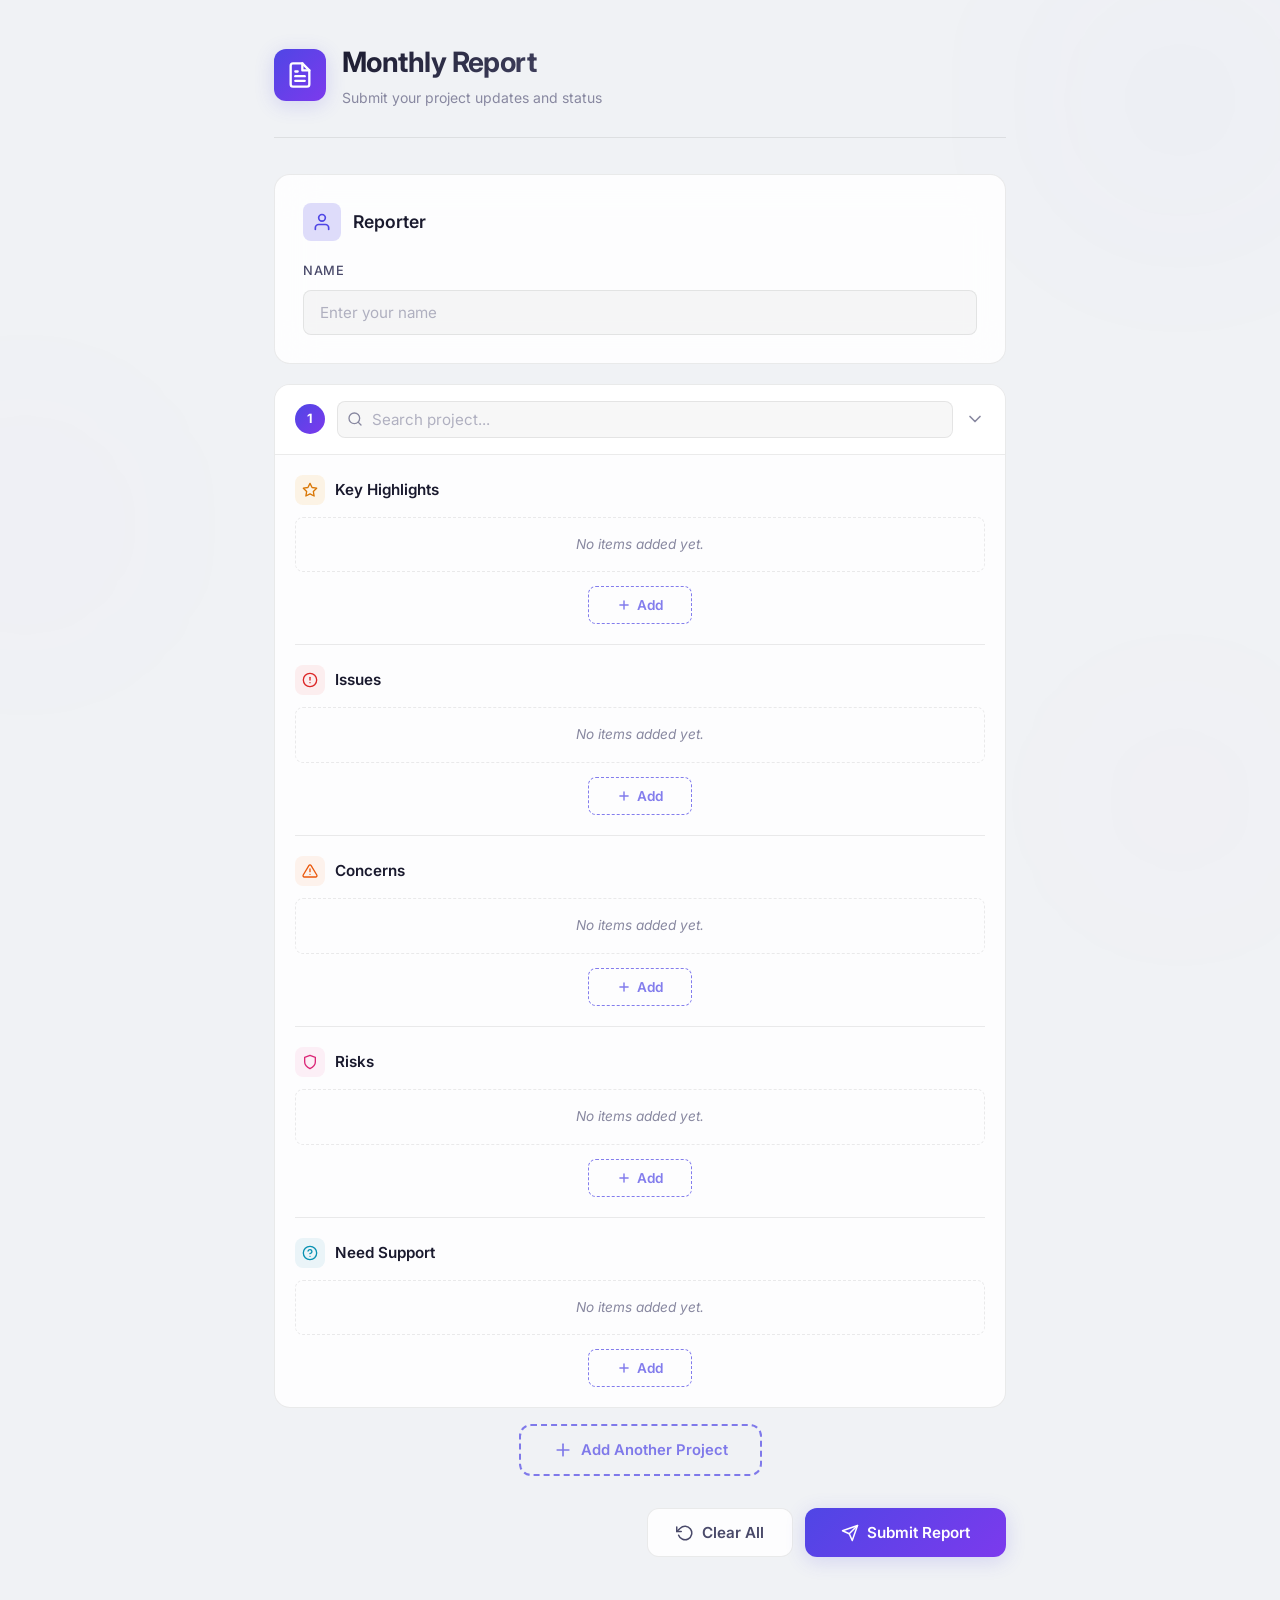
==== index.html @ d64ffcd3 "Initial commit: Monthly Report with Google Sheets integration" ====
<!DOCTYPE html>
<html lang="en">

<head>
    <meta charset="UTF-8">
    <meta name="viewport" content="width=device-width, initial-scale=1.0">
    <title>Monthly Report</title>
    <meta name="description"
        content="Monthly project report input application for tracking key highlights, issues, concerns, and risks.">
    <link rel="preconnect" href="https://fonts.googleapis.com">
    <link rel="preconnect" href="https://fonts.gstatic.com" crossorigin>
    <link href="https://fonts.googleapis.com/css2?family=Inter:wght@300;400;500;600;700&display=swap" rel="stylesheet">
    <link rel="stylesheet" href="style.css">
</head>

<body>
    <div class="app-wrapper">
        <!-- Decorative background orbs -->
        <div class="bg-orb bg-orb-1"></div>
        <div class="bg-orb bg-orb-2"></div>
        <div class="bg-orb bg-orb-3"></div>

        <header class="app-header">
            <div class="header-icon">
                <svg width="28" height="28" viewBox="0 0 24 24" fill="none" stroke="currentColor" stroke-width="2"
                    stroke-linecap="round" stroke-linejoin="round">
                    <path d="M14 2H6a2 2 0 0 0-2 2v16a2 2 0 0 0 2 2h12a2 2 0 0 0 2-2V8z" />
                    <polyline points="14 2 14 8 20 8" />
                    <line x1="16" y1="13" x2="8" y2="13" />
                    <line x1="16" y1="17" x2="8" y2="17" />
                    <polyline points="10 9 9 9 8 9" />
                </svg>
            </div>
            <div>
                <h1>Monthly Report</h1>
                <p class="header-subtitle">Submit your project updates and status</p>
            </div>
        </header>

        <main class="report-form-container">
            <form id="reportForm">
                <!-- Name Section -->
                <section class="form-section" id="basicInfoSection">
                    <div class="section-header">
                        <div class="section-icon">
                            <svg width="20" height="20" viewBox="0 0 24 24" fill="none" stroke="currentColor"
                                stroke-width="2" stroke-linecap="round" stroke-linejoin="round">
                                <path d="M20 21v-2a4 4 0 0 0-4-4H8a4 4 0 0 0-4 4v2" />
                                <circle cx="12" cy="7" r="4" />
                            </svg>
                        </div>
                        <h2>Reporter</h2>
                    </div>
                    <div class="form-group">
                        <label for="nameInput">Name</label>
                        <input type="text" id="nameInput" placeholder="Enter your name" required>
                    </div>
                </section>

                <!-- Projects Container -->
                <div id="projectsContainer">
                    <!-- Project cards will be rendered here by JS -->
                </div>

                <!-- Add Project Button -->
                <div class="add-project-btn-wrap">
                    <button type="button" class="btn-add-project" id="addProjectBtn" onclick="addProject()">
                        <svg width="20" height="20" viewBox="0 0 24 24" fill="none" stroke="currentColor"
                            stroke-width="2" stroke-linecap="round" stroke-linejoin="round">
                            <line x1="12" y1="5" x2="12" y2="19" />
                            <line x1="5" y1="12" x2="19" y2="12" />
                        </svg>
                        Add Another Project
                    </button>
                </div>

                <!-- Submit Button -->
                <div class="form-actions">
                    <button type="button" class="btn-clear" id="clearFormBtn" onclick="clearForm()">
                        <svg width="18" height="18" viewBox="0 0 24 24" fill="none" stroke="currentColor"
                            stroke-width="2" stroke-linecap="round" stroke-linejoin="round">
                            <polyline points="1 4 1 10 7 10" />
                            <path d="M3.51 15a9 9 0 1 0 2.13-9.36L1 10" />
                        </svg>
                        Clear All
                    </button>
                    <button type="submit" class="btn-submit" id="submitReportBtn">
                        <svg width="18" height="18" viewBox="0 0 24 24" fill="none" stroke="currentColor"
                            stroke-width="2" stroke-linecap="round" stroke-linejoin="round">
                            <path d="M22 2L11 13" />
                            <path d="M22 2L15 22L11 13L2 9L22 2Z" />
                        </svg>
                        Submit Report
                    </button>
                </div>
            </form>
        </main>

        <!-- Success Modal -->
        <div class="modal-overlay" id="successModal">
            <div class="modal-content">
                <div class="modal-icon">
                    <svg width="48" height="48" viewBox="0 0 24 24" fill="none" stroke="currentColor" stroke-width="2"
                        stroke-linecap="round" stroke-linejoin="round">
                        <path d="M22 11.08V12a10 10 0 1 1-5.93-9.14" />
                        <polyline points="22 4 12 14.01 9 11.01" />
                    </svg>
                </div>
                <h2>Report Submitted!</h2>
                <p>Your monthly report has been submitted successfully.</p>
                <div class="modal-summary" id="modalSummary"></div>
                <button class="btn-modal-close" onclick="closeModal()">Close</button>
            </div>
        </div>
    </div>

    <!-- Toast Notifications -->
    <div class="toast-container" id="toastContainer"></div>

    <script src="app.js"></script>
</body>

</html>
---- style.css ----
/* ===========================
   CSS Custom Properties
   =========================== */
:root {
    --bg-primary: #f0f2f5;
    --bg-secondary: #ffffff;
    --bg-card: rgba(255, 255, 255, 0.85);
    --bg-card-hover: rgba(255, 255, 255, 0.95);
    --bg-input: rgba(0, 0, 0, 0.03);
    --bg-input-focus: rgba(0, 0, 0, 0.05);

    --text-primary: #1a1a2e;
    --text-secondary: #4a4a6a;
    --text-muted: #8888a0;
    --text-placeholder: #b0b0c0;

    --accent-blue: #4f46e5;
    --accent-blue-glow: rgba(79, 70, 229, 0.18);
    --accent-purple: #7c3aed;
    --accent-purple-glow: rgba(124, 58, 237, 0.12);

    --highlight-color: #d97706;
    --highlight-bg: rgba(245, 158, 11, 0.1);
    --highlight-border: rgba(245, 158, 11, 0.35);

    --issue-color: #dc2626;
    --issue-bg: rgba(239, 68, 68, 0.08);
    --issue-border: rgba(239, 68, 68, 0.3);

    --concern-color: #ea580c;
    --concern-bg: rgba(249, 115, 22, 0.08);
    --concern-border: rgba(249, 115, 22, 0.3);

    --risk-color: #db2777;
    --risk-bg: rgba(236, 72, 153, 0.08);
    --risk-border: rgba(236, 72, 153, 0.3);

    --success-color: #059669;
    --success-bg: rgba(16, 185, 129, 0.1);

    --border-color: rgba(0, 0, 0, 0.08);
    --border-hover: rgba(0, 0, 0, 0.15);

    --support-color: #0891b2;
    --support-bg: rgba(8, 145, 178, 0.08);
    --support-border: rgba(8, 145, 178, 0.3);

    --radius-sm: 8px;
    --radius-md: 12px;
    --radius-lg: 16px;
    --radius-xl: 20px;

    --shadow-sm: 0 1px 3px rgba(0, 0, 0, 0.3);
    --shadow-md: 0 4px 16px rgba(0, 0, 0, 0.3);
    --shadow-lg: 0 8px 32px rgba(0, 0, 0, 0.4);

    --transition-fast: 150ms ease;
    --transition-normal: 250ms ease;
    --transition-slow: 400ms ease;
}

/* ===========================
   Reset & Base
   =========================== */
*,
*::before,
*::after {
    margin: 0;
    padding: 0;
    box-sizing: border-box;
}

html {
    scroll-behavior: smooth;
}

body {
    font-family: 'Inter', -apple-system, BlinkMacSystemFont, 'Segoe UI', sans-serif;
    background: var(--bg-primary);
    color: var(--text-primary);
    min-height: 100vh;
    line-height: 1.6;
    -webkit-font-smoothing: antialiased;
    -moz-osx-font-smoothing: grayscale;
}

/* ===========================
   App Wrapper & Background
   =========================== */
.app-wrapper {
    position: relative;
    max-width: 780px;
    margin: 0 auto;
    padding: 40px 24px 60px;
    overflow: hidden;
}

.bg-orb {
    position: fixed;
    border-radius: 50%;
    filter: blur(100px);
    pointer-events: none;
    z-index: 0;
    opacity: 0.5;
}

.bg-orb-1 {
    width: 400px;
    height: 400px;
    background: radial-gradient(circle, rgba(79, 70, 229, 0.08), transparent 70%);
    top: -100px;
    right: -100px;
    animation: float1 20s ease-in-out infinite;
}

.bg-orb-2 {
    width: 350px;
    height: 350px;
    background: radial-gradient(circle, rgba(124, 58, 237, 0.06), transparent 70%);
    bottom: 200px;
    left: -150px;
    animation: float2 25s ease-in-out infinite;
}

.bg-orb-3 {
    width: 300px;
    height: 300px;
    background: radial-gradient(circle, rgba(236, 72, 153, 0.06), transparent 70%);
    bottom: -50px;
    right: -50px;
    animation: float3 18s ease-in-out infinite;
}

@keyframes float1 {

    0%,
    100% {
        transform: translate(0, 0);
    }

    33% {
        transform: translate(-30px, 40px);
    }

    66% {
        transform: translate(20px, -20px);
    }
}

@keyframes float2 {

    0%,
    100% {
        transform: translate(0, 0);
    }

    33% {
        transform: translate(40px, -30px);
    }

    66% {
        transform: translate(-20px, 30px);
    }
}

@keyframes float3 {

    0%,
    100% {
        transform: translate(0, 0);
    }

    50% {
        transform: translate(-30px, -40px);
    }
}

/* ===========================
   Header
   =========================== */
.app-header {
    position: relative;
    z-index: 1;
    display: flex;
    align-items: center;
    gap: 16px;
    margin-bottom: 36px;
    padding-bottom: 28px;
    border-bottom: 1px solid var(--border-color);
}

.header-icon {
    display: flex;
    align-items: center;
    justify-content: center;
    width: 52px;
    height: 52px;
    border-radius: var(--radius-md);
    background: linear-gradient(135deg, var(--accent-blue), var(--accent-purple));
    color: white;
    flex-shrink: 0;
    box-shadow: 0 4px 20px var(--accent-blue-glow);
}

.app-header h1 {
    font-size: 1.75rem;
    font-weight: 700;
    letter-spacing: -0.02em;
    background: linear-gradient(135deg, var(--text-primary) 0%, var(--text-secondary) 100%);
    -webkit-background-clip: text;
    -webkit-text-fill-color: transparent;
    background-clip: text;
}

.header-subtitle {
    font-size: 0.875rem;
    color: var(--text-muted);
    margin-top: 2px;
}

/* ===========================
   Form Sections
   =========================== */
.form-section {
    position: relative;
    z-index: 1;
    background: var(--bg-card);
    border: 1px solid var(--border-color);
    border-radius: var(--radius-lg);
    padding: 28px;
    margin-bottom: 20px;
    backdrop-filter: blur(20px);
    -webkit-backdrop-filter: blur(20px);
    transition: border-color var(--transition-normal), box-shadow var(--transition-normal);
}

.form-section:hover {
    border-color: var(--border-hover);
    box-shadow: var(--shadow-md);
}

.section-header {
    display: flex;
    align-items: center;
    gap: 12px;
    margin-bottom: 20px;
}

.section-icon {
    display: flex;
    align-items: center;
    justify-content: center;
    width: 38px;
    height: 38px;
    border-radius: var(--radius-sm);
    background: var(--accent-blue-glow);
    color: var(--accent-blue);
    flex-shrink: 0;
}

.section-icon.highlight-icon {
    background: var(--highlight-bg);
    color: var(--highlight-color);
}

.section-icon.issue-icon {
    background: var(--issue-bg);
    color: var(--issue-color);
}

.section-icon.concern-icon {
    background: var(--concern-bg);
    color: var(--concern-color);
}

.section-icon.risk-icon {
    background: var(--risk-bg);
    color: var(--risk-color);
}

.section-icon.support-icon {
    background: var(--support-bg);
    color: var(--support-color);
}

.section-header h2 {
    font-size: 1.1rem;
    font-weight: 600;
    color: var(--text-primary);
}

/* ===========================
   Form Grid & Inputs
   =========================== */
.form-grid {
    display: grid;
    grid-template-columns: 1fr 1fr;
    gap: 20px;
}

.form-group label {
    display: block;
    font-size: 0.8rem;
    font-weight: 500;
    color: var(--text-secondary);
    margin-bottom: 8px;
    text-transform: uppercase;
    letter-spacing: 0.05em;
}

.form-group input[type="text"] {
    width: 100%;
    padding: 12px 16px;
    font-size: 0.95rem;
    font-family: inherit;
    color: var(--text-primary);
    background: var(--bg-input);
    border: 1px solid var(--border-color);
    border-radius: var(--radius-sm);
    transition: all var(--transition-normal);
    outline: none;
}

.form-group input[type="text"]:focus {
    background: var(--bg-input-focus);
    border-color: var(--accent-blue);
    box-shadow: 0 0 0 3px var(--accent-blue-glow);
}

.form-group input[type="text"]::placeholder {
    color: var(--text-placeholder);
}

/* ===========================
   Dynamic List Items
   =========================== */
.dynamic-list {
    display: flex;
    flex-direction: column;
    gap: 8px;
    margin-bottom: 14px;
    min-height: 0;
}

.list-item {
    display: flex;
    align-items: center;
    gap: 12px;
    padding: 12px 16px;
    background: var(--bg-input);
    border: 1px solid var(--border-color);
    border-radius: var(--radius-sm);
    animation: slideIn 0.3s ease forwards;
    transition: all var(--transition-normal);
}

.list-item:hover {
    background: var(--bg-input-focus);
    border-color: var(--border-hover);
}

.list-item .item-number {
    display: flex;
    align-items: center;
    justify-content: center;
    width: 26px;
    height: 26px;
    border-radius: 50%;
    font-size: 0.75rem;
    font-weight: 600;
    flex-shrink: 0;
}

/* Category-specific item number colors */
.item-number.cat-keyHighlight {
    background: var(--highlight-bg);
    color: var(--highlight-color);
    border: 1px solid var(--highlight-border);
}

.item-number.cat-issue {
    background: var(--issue-bg);
    color: var(--issue-color);
    border: 1px solid var(--issue-border);
}

.item-number.cat-concern {
    background: var(--concern-bg);
    color: var(--concern-color);
    border: 1px solid var(--concern-border);
}

.item-number.cat-risk {
    background: var(--risk-bg);
    color: var(--risk-color);
    border: 1px solid var(--risk-border);
}

.item-number.cat-needSupport {
    background: var(--support-bg);
    color: var(--support-color);
    border: 1px solid var(--support-border);
}

.list-item .item-text {
    flex: 1;
    font-size: 0.925rem;
    color: var(--text-primary);
    line-height: 1.4;
}

.list-item .btn-remove {
    display: flex;
    align-items: center;
    justify-content: center;
    width: 30px;
    height: 30px;
    border: none;
    background: transparent;
    color: var(--text-muted);
    border-radius: var(--radius-sm);
    cursor: pointer;
    transition: all var(--transition-fast);
    flex-shrink: 0;
}

.list-item .btn-remove:hover {
    background: var(--issue-bg);
    color: var(--issue-color);
}

@keyframes slideIn {
    from {
        opacity: 0;
        transform: translateY(-8px);
    }

    to {
        opacity: 1;
        transform: translateY(0);
    }
}

@keyframes slideOut {
    from {
        opacity: 1;
        transform: translateX(0);
        max-height: 60px;
    }

    to {
        opacity: 0;
        transform: translateX(20px);
        max-height: 0;
        padding: 0 16px;
        margin: 0;
        border-width: 0;
    }
}

/* ===========================
   Project Cards
   =========================== */
.project-card {
    background: var(--bg-card);
    border: 1px solid var(--border-color);
    border-radius: var(--radius-lg);
    margin-bottom: 16px;
    overflow: hidden;
    box-shadow: var(--shadow-card);
    transition: all var(--transition-normal);
}

.project-card:hover {
    box-shadow: var(--shadow-card-hover);
}

.project-card-header {
    display: flex;
    align-items: center;
    justify-content: space-between;
    padding: 16px 20px;
    cursor: pointer;
    background: var(--bg-card);
    border-bottom: 1px solid var(--border-color);
    transition: background var(--transition-normal);
    user-select: none;
}

.project-card-header:hover {
    background: var(--bg-card-hover);
}

.project-card-title {
    display: flex;
    align-items: center;
    gap: 12px;
    flex: 1;
    min-width: 0;
}

.project-number {
    display: flex;
    align-items: center;
    justify-content: center;
    width: 30px;
    height: 30px;
    font-size: 0.8rem;
    font-weight: 700;
    color: white;
    background: linear-gradient(135deg, var(--accent-blue), var(--accent-purple));
    border-radius: 50%;
    flex-shrink: 0;
}

.project-search-wrapper {
    flex: 1;
    position: relative;
    min-width: 0;
}

.project-search-input {
    width: 100%;
    padding: 8px 12px 8px 34px;
    font-size: 0.95rem;
    font-weight: 600;
    font-family: inherit;
    color: var(--text-primary);
    background: var(--bg-input);
    border: 1px solid var(--border-color);
    border-radius: var(--radius-sm);
    outline: none;
    transition: all var(--transition-normal);
    min-width: 0;
    box-sizing: border-box;
}

.project-search-input:focus {
    border-color: var(--accent-blue);
    box-shadow: 0 0 0 3px var(--accent-blue-glow);
}

.project-search-input::placeholder {
    color: var(--text-placeholder);
    font-weight: 400;
}

.project-search-icon {
    position: absolute;
    left: 10px;
    top: 50%;
    transform: translateY(-50%);
    color: var(--text-muted);
    pointer-events: none;
}

/* Dropdown */
.project-dropdown {
    display: none;
    position: absolute;
    top: calc(100% + 4px);
    left: 0;
    right: 0;
    background: #ffffff;
    border: 1px solid var(--border-color);
    border-radius: var(--radius-sm);
    box-shadow: 0 8px 32px rgba(0, 0, 0, 0.12);
    z-index: 100;
    max-height: 260px;
    overflow: hidden;
}

.project-dropdown.open {
    display: block;
}

.project-dropdown-list {
    max-height: 260px;
    overflow-y: auto;
    padding: 4px 0;
}

.dropdown-option {
    padding: 9px 14px;
    font-size: 0.875rem;
    color: var(--text-primary);
    cursor: pointer;
    transition: background 0.15s ease;
    line-height: 1.4;
}

.dropdown-option:hover {
    background: var(--accent-blue-glow);
}

.dropdown-option mark {
    background: rgba(59, 130, 246, 0.2);
    color: var(--accent-blue);
    font-weight: 600;
    border-radius: 2px;
    padding: 0 1px;
}

.dropdown-empty {
    padding: 14px;
    font-size: 0.85rem;
    color: var(--text-muted);
    text-align: center;
}

.project-card-actions {
    display: flex;
    align-items: center;
    gap: 8px;
    margin-left: 12px;
}

.btn-remove-project {
    display: flex;
    align-items: center;
    justify-content: center;
    width: 32px;
    height: 32px;
    border: 1px solid var(--border-color);
    background: transparent;
    color: var(--text-muted);
    border-radius: var(--radius-sm);
    cursor: pointer;
    transition: all var(--transition-normal);
}

.btn-remove-project:hover {
    color: #e11d48;
    border-color: #e11d48;
    background: rgba(225, 29, 72, 0.06);
}

.project-chevron {
    color: var(--text-muted);
    transition: transform 0.3s ease;
    flex-shrink: 0;
}

.project-chevron.rotated {
    transform: rotate(-90deg);
}

.project-card-body {
    padding: 20px;
    transition: max-height 0.4s ease, padding 0.3s ease, opacity 0.3s ease;
    max-height: 5000px;
    opacity: 1;
    overflow: hidden;
}

.project-card-body.collapsed {
    max-height: 0;
    padding: 0 20px;
    opacity: 0;
}

.project-category {
    margin-bottom: 20px;
    padding-bottom: 20px;
    border-bottom: 1px solid var(--border-color);
}

.project-category:last-child {
    margin-bottom: 0;
    padding-bottom: 0;
    border-bottom: none;
}

.category-header {
    display: flex;
    align-items: center;
    gap: 10px;
    margin-bottom: 12px;
}

.category-header h3 {
    font-size: 0.95rem;
    font-weight: 600;
    color: var(--text-primary);
    margin: 0;
}

.category-header .section-icon {
    width: 30px;
    height: 30px;
}

.category-header .section-icon svg {
    width: 16px;
    height: 16px;
}

/* Add Project Button */
.add-project-btn-wrap {
    display: flex;
    justify-content: center;
    margin-bottom: 24px;
}

.btn-add-project {
    display: inline-flex;
    align-items: center;
    gap: 8px;
    padding: 14px 32px;
    font-size: 0.925rem;
    font-weight: 600;
    font-family: inherit;
    color: var(--accent-blue);
    background: transparent;
    border: 2px dashed var(--accent-blue);
    border-radius: var(--radius-md);
    cursor: pointer;
    transition: all var(--transition-normal);
    opacity: 0.7;
}

.btn-add-project:hover {
    opacity: 1;
    background: var(--accent-blue-glow);
    border-style: solid;
    transform: translateY(-2px);
    box-shadow: 0 4px 16px var(--accent-blue-glow);
}

/* Summary modal project styles */
.summary-project {
    margin-top: 16px;
    padding: 12px 0;
    border-top: 1px solid var(--border-color);
}

.summary-project-title {
    font-size: 1rem;
    font-weight: 700;
    color: var(--text-primary);
    margin-bottom: 10px;
}

/* ===========================
   Add Item Row
   =========================== */
.add-item-row {
    display: flex;
    gap: 10px;
    align-items: flex-start;
    margin-bottom: 14px;
}

.add-item-input {
    flex: 1;
    padding: 11px 16px;
    font-size: 0.925rem;
    font-family: inherit;
    color: var(--text-primary);
    background: var(--bg-input);
    border: 1px solid var(--border-color);
    border-radius: var(--radius-sm);
    transition: all var(--transition-normal);
    outline: none;
    resize: vertical;
    min-height: 80px;
    line-height: 1.5;
}

.add-item-input:focus {
    background: var(--bg-input-focus);
    border-color: var(--accent-blue);
    box-shadow: 0 0 0 3px var(--accent-blue-glow);
}

.add-item-input::placeholder {
    color: var(--text-placeholder);
}

.btn-confirm {
    display: inline-flex;
    align-items: center;
    gap: 6px;
    padding: 11px 20px;
    font-size: 0.875rem;
    font-weight: 600;
    font-family: inherit;
    color: white;
    background: linear-gradient(135deg, #059669, #10b981);
    border: none;
    border-radius: var(--radius-sm);
    cursor: pointer;
    transition: all var(--transition-normal);
    white-space: nowrap;
    flex-shrink: 0;
}

.btn-confirm:hover {
    transform: translateY(-1px);
    box-shadow: 0 4px 16px rgba(5, 150, 105, 0.3);
}

.btn-confirm:active {
    transform: translateY(0);
}

/* Centered Add Button */
.add-btn-center {
    display: flex;
    justify-content: center;
    margin-top: 4px;
}

.btn-add-center {
    display: inline-flex;
    align-items: center;
    gap: 6px;
    padding: 10px 28px;
    font-size: 0.85rem;
    font-weight: 600;
    font-family: inherit;
    color: var(--accent-blue);
    background: transparent;
    border: 1px dashed var(--accent-blue);
    border-radius: var(--radius-sm);
    cursor: pointer;
    transition: all var(--transition-normal);
    opacity: 0.7;
}

.btn-add-center:hover {
    opacity: 1;
    background: var(--accent-blue-glow);
    border-style: solid;
    transform: translateY(-1px);
}

/* ===========================
   Empty State
   =========================== */
.empty-state {
    text-align: center;
    padding: 16px;
    color: var(--text-muted);
    font-size: 0.85rem;
    font-style: italic;
    border: 1px dashed var(--border-color);
    border-radius: var(--radius-sm);
}

/* ===========================
   Form Actions
   =========================== */
.form-actions {
    position: relative;
    z-index: 1;
    display: flex;
    justify-content: flex-end;
    gap: 12px;
    margin-top: 32px;
}

.btn-clear {
    display: inline-flex;
    align-items: center;
    gap: 8px;
    padding: 14px 28px;
    font-size: 0.95rem;
    font-weight: 600;
    font-family: inherit;
    color: var(--text-secondary);
    background: var(--bg-card);
    border: 1px solid var(--border-color);
    border-radius: var(--radius-md);
    cursor: pointer;
    transition: all var(--transition-normal);
}

.btn-clear:hover {
    color: var(--text-primary);
    border-color: var(--border-hover);
    background: var(--bg-card-hover);
}

.btn-submit {
    display: inline-flex;
    align-items: center;
    gap: 8px;
    padding: 14px 36px;
    font-size: 0.95rem;
    font-weight: 600;
    font-family: inherit;
    color: white;
    background: linear-gradient(135deg, var(--accent-blue), var(--accent-purple));
    border: none;
    border-radius: var(--radius-md);
    cursor: pointer;
    transition: all var(--transition-normal);
    box-shadow: 0 4px 20px var(--accent-blue-glow);
}

.btn-submit:hover {
    transform: translateY(-2px);
    box-shadow: 0 6px 28px var(--accent-blue-glow);
}

.btn-submit:active {
    transform: translateY(0);
}

/* ===========================
   Modal
   =========================== */
.modal-overlay {
    position: fixed;
    inset: 0;
    background: rgba(0, 0, 0, 0.3);
    backdrop-filter: blur(8px);
    -webkit-backdrop-filter: blur(8px);
    display: flex;
    align-items: center;
    justify-content: center;
    z-index: 1000;
    opacity: 0;
    visibility: hidden;
    transition: all var(--transition-normal);
    padding: 20px;
}

.modal-overlay.active {
    opacity: 1;
    visibility: visible;
}

.modal-content {
    background: var(--bg-secondary);
    border: 1px solid var(--border-color);
    border-radius: var(--radius-xl);
    padding: 40px;
    max-width: 480px;
    width: 100%;
    text-align: center;
    transform: scale(0.9) translateY(20px);
    transition: transform var(--transition-slow);
    box-shadow: var(--shadow-lg);
}

.modal-overlay.active .modal-content {
    transform: scale(1) translateY(0);
}

.modal-icon {
    display: inline-flex;
    align-items: center;
    justify-content: center;
    width: 80px;
    height: 80px;
    border-radius: 50%;
    background: var(--success-bg);
    color: var(--success-color);
    margin-bottom: 20px;
    animation: popIn 0.5s ease 0.2s both;
}

@keyframes popIn {
    from {
        transform: scale(0);
        opacity: 0;
    }

    50% {
        transform: scale(1.15);
    }

    to {
        transform: scale(1);
        opacity: 1;
    }
}

.modal-content h2 {
    font-size: 1.5rem;
    font-weight: 700;
    margin-bottom: 8px;
    color: var(--text-primary);
}

.modal-content p {
    color: var(--text-secondary);
    font-size: 0.95rem;
    margin-bottom: 24px;
}

.modal-summary {
    text-align: left;
    background: var(--bg-input);
    border: 1px solid var(--border-color);
    border-radius: var(--radius-md);
    padding: 20px;
    margin-bottom: 28px;
    max-height: 300px;
    overflow-y: auto;
}

.modal-summary .summary-row {
    display: flex;
    gap: 8px;
    padding: 6px 0;
    font-size: 0.875rem;
    border-bottom: 1px solid var(--border-color);
}

.modal-summary .summary-row:last-child {
    border-bottom: none;
}

.modal-summary .summary-label {
    font-weight: 600;
    color: var(--text-secondary);
    min-width: 90px;
    flex-shrink: 0;
}

.modal-summary .summary-value {
    color: var(--text-primary);
}

.modal-summary .summary-list {
    list-style: none;
    padding: 0;
}

.modal-summary .summary-list li {
    padding: 3px 0;
    color: var(--text-primary);
}

.modal-summary .summary-list li::before {
    content: '• ';
    color: var(--text-muted);
}

.modal-summary .summary-section {
    margin-top: 12px;
    padding-top: 12px;
    border-top: 1px solid var(--border-color);
}

.modal-summary .summary-section:first-child {
    margin-top: 0;
    padding-top: 0;
    border-top: none;
}

.modal-summary .summary-section-title {
    font-size: 0.8rem;
    font-weight: 600;
    text-transform: uppercase;
    letter-spacing: 0.05em;
    margin-bottom: 6px;
}

.modal-summary .summary-section-title.highlight {
    color: var(--highlight-color);
}

.modal-summary .summary-section-title.issue {
    color: var(--issue-color);
}

.modal-summary .summary-section-title.concern {
    color: var(--concern-color);
}

.modal-summary .summary-section-title.risk {
    color: var(--risk-color);
}

.modal-summary .summary-section-title.support {
    color: var(--support-color);
}

.modal-summary .summary-empty {
    color: var(--text-muted);
    font-size: 0.85rem;
    font-style: italic;
}

.btn-modal-close {
    padding: 12px 40px;
    font-size: 0.95rem;
    font-weight: 600;
    font-family: inherit;
    color: white;
    background: linear-gradient(135deg, var(--accent-blue), var(--accent-purple));
    border: none;
    border-radius: var(--radius-md);
    cursor: pointer;
    transition: all var(--transition-normal);
}

.btn-modal-close:hover {
    transform: translateY(-1px);
    box-shadow: 0 4px 16px var(--accent-blue-glow);
}

/* ===========================
   Admin Page Styles
   =========================== */
.admin-header-icon {
    background: linear-gradient(135deg, #059669, #10b981);
    box-shadow: 0 4px 20px rgba(5, 150, 105, 0.25);
}

.admin-page .app-wrapper {
    max-width: 1100px;
}

.header-title-group {
    flex: 1;
}

.btn-back-link {
    display: inline-flex;
    align-items: center;
    gap: 6px;
    padding: 10px 20px;
    font-size: 0.85rem;
    font-weight: 600;
    font-family: inherit;
    color: var(--text-secondary);
    background: var(--bg-card);
    border: 1px solid var(--border-color);
    border-radius: var(--radius-sm);
    cursor: pointer;
    text-decoration: none;
    transition: all var(--transition-normal);
    white-space: nowrap;
}

.btn-back-link:hover {
    color: var(--text-primary);
    border-color: var(--border-hover);
    background: var(--bg-card-hover);
    transform: translateX(-2px);
}

/* Month/Year Picker */
.month-year-picker {
    margin-top: 4px;
}

.picker-nav {
    display: flex;
    align-items: center;
    justify-content: center;
    gap: 20px;
    margin-bottom: 20px;
}

.picker-year {
    font-size: 1.5rem;
    font-weight: 700;
    color: var(--text-primary);
    min-width: 80px;
    text-align: center;
}

.picker-nav-btn {
    display: flex;
    align-items: center;
    justify-content: center;
    width: 40px;
    height: 40px;
    border: 1px solid var(--border-color);
    background: var(--bg-input);
    color: var(--text-secondary);
    border-radius: var(--radius-sm);
    cursor: pointer;
    transition: all var(--transition-normal);
}

.picker-nav-btn:hover {
    border-color: var(--accent-blue);
    color: var(--accent-blue);
    background: var(--accent-blue-glow);
}

.month-grid {
    display: grid;
    grid-template-columns: repeat(6, 1fr);
    gap: 10px;
}

.month-btn {
    position: relative;
    display: flex;
    flex-direction: column;
    align-items: center;
    justify-content: center;
    gap: 4px;
    padding: 14px 8px;
    font-family: inherit;
    font-size: 0.875rem;
    font-weight: 500;
    color: var(--text-secondary);
    background: var(--bg-input);
    border: 1px solid var(--border-color);
    border-radius: var(--radius-sm);
    cursor: pointer;
    transition: all var(--transition-normal);
}

.month-btn:hover {
    color: var(--text-primary);
    border-color: var(--border-hover);
    background: var(--bg-input-focus);
}

.month-btn.selected {
    color: white;
    background: linear-gradient(135deg, var(--accent-blue), var(--accent-purple));
    border-color: transparent;
    font-weight: 600;
    box-shadow: 0 4px 16px var(--accent-blue-glow);
}

.month-btn.has-reports:not(.selected) {
    border-color: var(--accent-blue);
    color: var(--accent-blue);
    font-weight: 600;
}

.month-name {
    line-height: 1;
}

.month-badge {
    font-size: 0.65rem;
    font-weight: 700;
    padding: 1px 6px;
    border-radius: 10px;
    line-height: 1.4;
}

.month-btn.selected .month-badge {
    background: rgba(255, 255, 255, 0.25);
    color: white;
}

.month-btn:not(.selected) .month-badge {
    background: var(--accent-blue-glow);
    color: var(--accent-blue);
}

/* ===========================
   Saved Reports Section
   =========================== */
.saved-reports-section {
    margin-top: 20px;
}

.saved-reports-section .section-header {
    flex-wrap: wrap;
}

.section-header-actions {
    display: flex;
    align-items: center;
    gap: 10px;
    margin-left: auto;
}

.report-count {
    font-size: 0.8rem;
    font-weight: 500;
    color: var(--text-muted);
    padding: 4px 12px;
    background: var(--bg-input);
    border-radius: 20px;
    border: 1px solid var(--border-color);
}

.btn-export {
    display: inline-flex;
    align-items: center;
    gap: 6px;
    padding: 8px 16px;
    font-size: 0.8rem;
    font-weight: 600;
    font-family: inherit;
    color: white;
    background: linear-gradient(135deg, #059669, #10b981);
    border: none;
    border-radius: var(--radius-sm);
    cursor: pointer;
    transition: all var(--transition-normal);
    white-space: nowrap;
}

.btn-export:hover {
    transform: translateY(-1px);
    box-shadow: 0 4px 12px rgba(5, 150, 105, 0.3);
}

.btn-clear-all-reports {
    display: inline-flex;
    align-items: center;
    gap: 6px;
    padding: 8px 16px;
    font-size: 0.8rem;
    font-weight: 600;
    font-family: inherit;
    color: var(--issue-color);
    background: var(--issue-bg);
    border: 1px solid var(--issue-border);
    border-radius: var(--radius-sm);
    cursor: pointer;
    transition: all var(--transition-normal);
    white-space: nowrap;
}

.btn-clear-all-reports:hover {
    background: var(--issue-color);
    color: white;
}

/* Reports Table */
.reports-table-wrapper {
    overflow-x: auto;
    margin-top: 4px;
}

.reports-table {
    width: 100%;
    border-collapse: collapse;
    font-size: 0.85rem;
}

.reports-table thead th {
    text-align: left;
    padding: 10px 12px;
    font-size: 0.75rem;
    font-weight: 600;
    text-transform: uppercase;
    letter-spacing: 0.05em;
    color: var(--text-muted);
    border-bottom: 2px solid var(--border-color);
    white-space: nowrap;
}

.reports-table tbody td {
    padding: 10px 12px;
    border-bottom: 1px solid var(--border-color);
    color: var(--text-primary);
    vertical-align: top;
    line-height: 1.5;
}

.reports-table tbody tr:hover {
    background: var(--bg-input);
}

.reports-table tbody tr:last-child td {
    border-bottom: none;
}

.cell-number {
    text-align: center;
    color: var(--text-muted);
    font-weight: 600;
}

.cell-date {
    white-space: nowrap;
    color: var(--text-secondary);
    font-size: 0.8rem;
}

.cell-empty {
    color: var(--text-muted);
}

.btn-remove-report {
    display: flex;
    align-items: center;
    justify-content: center;
    width: 28px;
    height: 28px;
    border: none;
    background: transparent;
    color: var(--text-muted);
    border-radius: var(--radius-sm);
    cursor: pointer;
    transition: all var(--transition-fast);
}

.btn-remove-report:hover {
    background: var(--issue-bg);
    color: var(--issue-color);
}

/* ===========================
   Scrollbar
   =========================== */
::-webkit-scrollbar {
    width: 6px;
}

::-webkit-scrollbar-track {
    background: transparent;
}

::-webkit-scrollbar-thumb {
    background: var(--border-color);
    border-radius: 3px;
}

::-webkit-scrollbar-thumb:hover {
    background: var(--border-hover);
}

/* ===========================
   Toast Notifications
   =========================== */
.toast-container {
    position: fixed;
    bottom: 24px;
    right: 24px;
    z-index: 2000;
    display: flex;
    flex-direction: column;
    gap: 10px;
    pointer-events: none;
}

.toast {
    display: flex;
    align-items: center;
    gap: 10px;
    padding: 14px 20px;
    border-radius: var(--radius-md);
    font-size: 0.875rem;
    font-weight: 500;
    color: white;
    box-shadow: 0 8px 32px rgba(0, 0, 0, 0.2);
    pointer-events: auto;
    transform: translateX(120%);
    opacity: 0;
    transition: all 0.3s cubic-bezier(0.34, 1.56, 0.64, 1);
    max-width: 380px;
}

.toast.show {
    transform: translateX(0);
    opacity: 1;
}

.toast-success {
    background: linear-gradient(135deg, #059669, #10b981);
}

.toast-error {
    background: linear-gradient(135deg, #dc2626, #ef4444);
}

.toast-warning {
    background: linear-gradient(135deg, #d97706, #f59e0b);
}

.toast-icon {
    display: flex;
    flex-shrink: 0;
}

.toast-message {
    line-height: 1.4;
}

/* ===========================
   Loading Spinner
   =========================== */
.table-loader {
    display: flex;
    flex-direction: column;
    align-items: center;
    justify-content: center;
    padding: 48px 20px;
    gap: 16px;
    color: var(--text-muted);
    font-size: 0.9rem;
}

.loader-spinner {
    width: 36px;
    height: 36px;
    border: 3px solid var(--border-color);
    border-top-color: var(--accent-blue);
    border-radius: 50%;
    animation: spin 0.8s linear infinite;
}

@keyframes spin {
    to {
        transform: rotate(360deg);
    }
}

/* Submit Button Spinner */
.btn-spinner {
    display: inline-block;
    width: 18px;
    height: 18px;
    border: 2px solid rgba(255, 255, 255, 0.3);
    border-top-color: white;
    border-radius: 50%;
    animation: spin 0.7s linear infinite;
    flex-shrink: 0;
}

.btn-submit:disabled {
    opacity: 0.7;
    cursor: not-allowed;
    transform: none !important;
}

/* ===========================
   Responsive
   =========================== */
@media (max-width: 600px) {
    .app-wrapper {
        padding: 24px 16px 40px;
    }

    .form-grid {
        grid-template-columns: 1fr;
        gap: 16px;
    }

    .form-section {
        padding: 20px;
    }

    .app-header h1 {
        font-size: 1.4rem;
    }

    .form-actions {
        flex-direction: column;
    }

    .btn-submit,
    .btn-clear {
        width: 100%;
        justify-content: center;
    }

    .add-item-row {
        flex-direction: column;
    }

    .btn-add {
        justify-content: center;
    }

    .month-grid {
        grid-template-columns: repeat(3, 1fr);
    }

    .app-header {
        flex-wrap: wrap;
    }

    .btn-back-link {
        width: 100%;
        justify-content: center;
        margin-top: 8px;
    }

    .section-header-actions {
        width: 100%;
        margin-top: 8px;
        flex-wrap: wrap;
    }

    .toast-container {
        bottom: 16px;
        right: 16px;
        left: 16px;
    }

    .toast {
        max-width: 100%;
    }
}
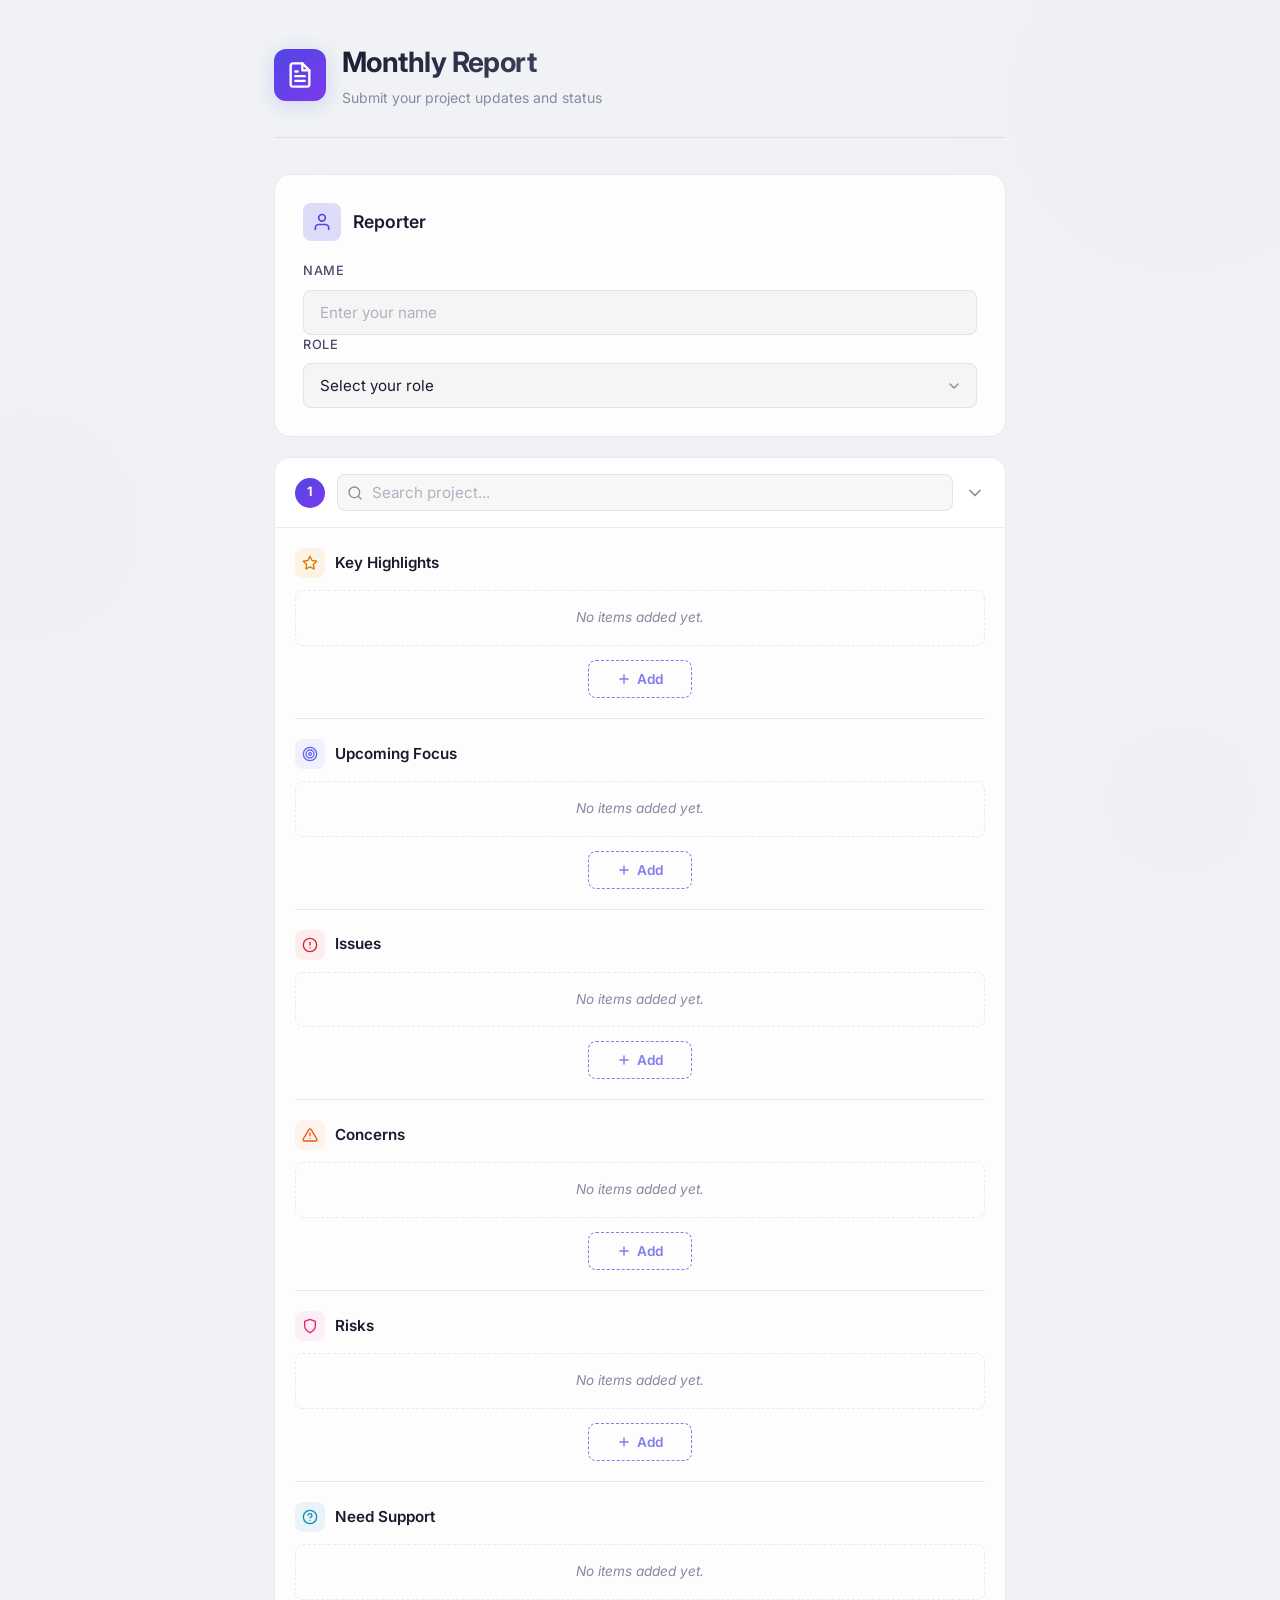
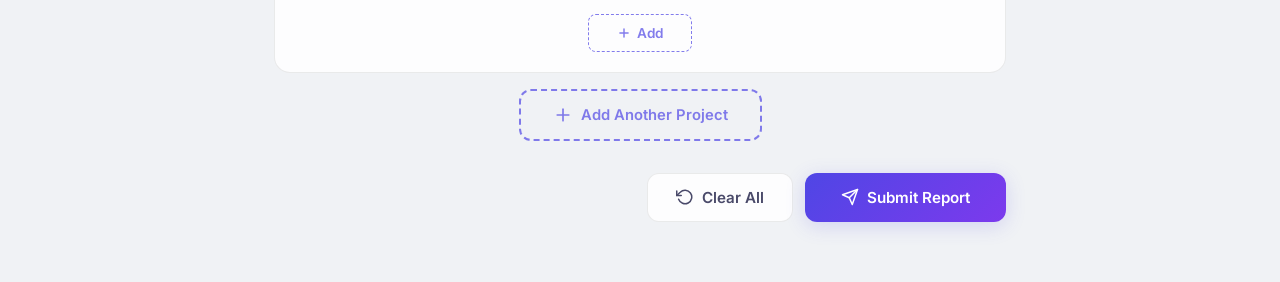
==== commit dadcf4da: "Add Role dropdown to Reporter section and persist to Sheets Role is required on submission, grouped " ====
--- a/index.html
+++ b/index.html
@@ -54,6 +54,25 @@
                     <div class="form-group">
                         <label for="nameInput">Name</label>
                         <input type="text" id="nameInput" placeholder="Enter your name" required>
+                    </div>
+                    <div class="form-group">
+                        <label for="roleInput">Role</label>
+                        <select id="roleInput" required>
+                            <option value="" disabled selected>Select your role</option>
+                            <optgroup label="Senior">
+                                <option value="Senior Quality Assurance Automation">Senior Quality Assurance Automation</option>
+                                <option value="Senior Quality Assurance">Senior Quality Assurance</option>
+                                <option value="Senior Backend Developer">Senior Backend Developer</option>
+                                <option value="Senior DevSecOps">Senior DevSecOps</option>
+                                <option value="Senior Frontend Developer">Senior Frontend Developer</option>
+                            </optgroup>
+                            <optgroup label="Mid">
+                                <option value="Mid Quality Assurance Automation">Mid Quality Assurance Automation</option>
+                                <option value="Mid Quality Assurance">Mid Quality Assurance</option>
+                                <option value="Mid Backend Developer">Mid Backend Developer</option>
+                                <option value="Mid Frontend Developer">Mid Frontend Developer</option>
+                            </optgroup>
+                        </select>
                     </div>
                 </section>
 
--- a/style.css
+++ b/style.css
@@ -283,6 +283,11 @@
     color: var(--support-color);
 }
 
+.section-icon.focus-icon {
+    background: rgba(99, 102, 241, 0.08);
+    color: #6366f1;
+}
+
 .section-header h2 {
     font-size: 1.1rem;
     font-weight: 600;
@@ -308,7 +313,8 @@
     letter-spacing: 0.05em;
 }
 
-.form-group input[type="text"] {
+.form-group input[type="text"],
+.form-group select {
     width: 100%;
     padding: 12px 16px;
     font-size: 0.95rem;
@@ -321,8 +327,20 @@
     outline: none;
 }
 
-.form-group input[type="text"]:focus {
-    background: var(--bg-input-focus);
+.form-group select {
+    appearance: none;
+    -webkit-appearance: none;
+    -moz-appearance: none;
+    background-image: url("data:image/svg+xml;charset=UTF-8,%3csvg xmlns='http://www.w3.org/2000/svg' width='16' height='16' viewBox='0 0 24 24' fill='none' stroke='%238888a0' stroke-width='2' stroke-linecap='round' stroke-linejoin='round'%3e%3cpolyline points='6 9 12 15 18 9'/%3e%3c/svg%3e");
+    background-repeat: no-repeat;
+    background-position: right 14px center;
+    padding-right: 40px;
+    cursor: pointer;
+}
+
+.form-group input[type="text"]:focus,
+.form-group select:focus {
+    background-color: var(--bg-input-focus);
     border-color: var(--accent-blue);
     box-shadow: 0 0 0 3px var(--accent-blue-glow);
 }
@@ -400,6 +418,12 @@
     background: var(--support-bg);
     color: var(--support-color);
     border: 1px solid var(--support-border);
+}
+
+.item-number.cat-upcomingFocus {
+    background: rgba(99, 102, 241, 0.08);
+    color: #6366f1;
+    border: 1px solid rgba(99, 102, 241, 0.3);
 }
 
 .list-item .item-text {
@@ -1080,6 +1104,10 @@
     color: var(--support-color);
 }
 
+.modal-summary .summary-section-title.focus {
+    color: #6366f1;
+}
+
 .modal-summary .summary-empty {
     color: var(--text-muted);
     font-size: 0.85rem;
